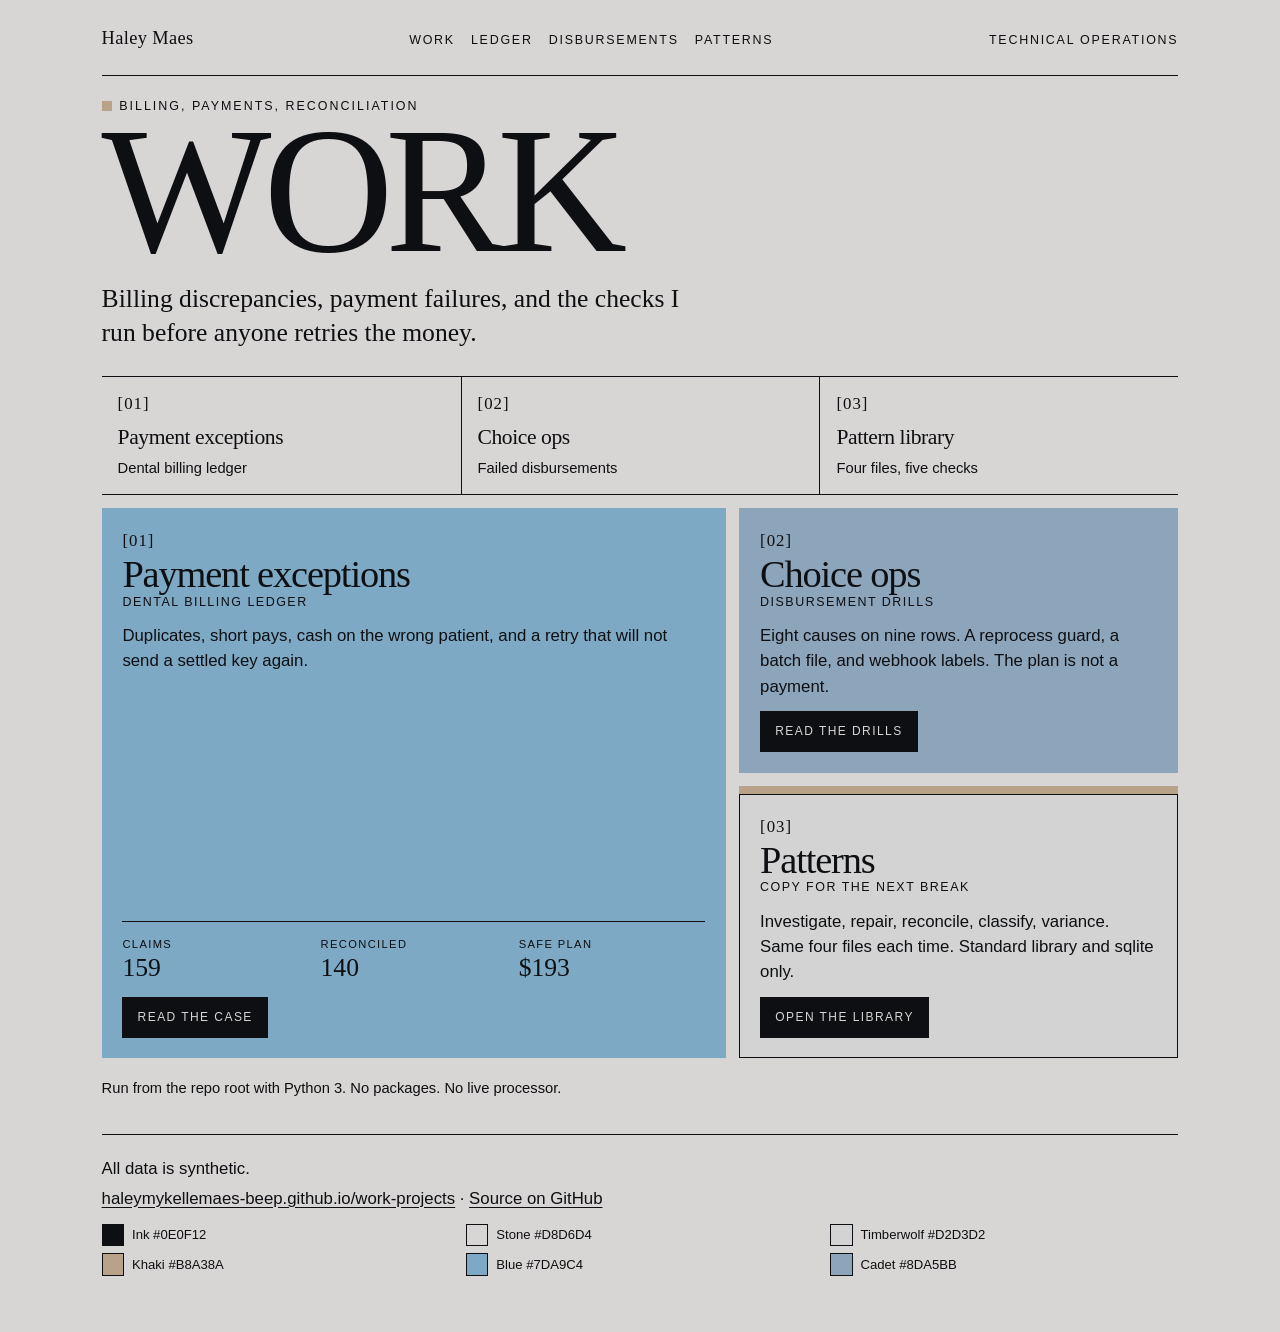
==== index.html @ cdc79447 "Publish the technical-operations drills as a site I can hand someone. The billing week, the disburse" ====
<!DOCTYPE html>
<html lang="en">
<head>
  <meta charset="utf-8">
  <meta name="viewport" content="width=device-width, initial-scale=1">
  <title>Work — Haley Maes</title>
  <meta name="description" content="Technical operations projects by Haley Maes: payment exceptions, disbursement drills, and reusable investigation patterns. All data is synthetic.">
  <link rel="stylesheet" href="styles.css">
</head>
<body>
  <div class="sheet">
    <header class="mast">
      <a class="name" href="index.html">Haley Maes</a>
      <nav aria-label="Sections">
        <a href="index.html">Work</a>
        <a href="payment-exceptions.html">Ledger</a>
        <a href="choice-ops.html">Disbursements</a>
        <a href="patterns.html">Patterns</a>
      </nav>
      <p>Technical operations</p>
    </header>

    <p class="eyebrow"><span class="mark" aria-hidden="true"></span>Billing, payments, reconciliation</p>
    <h1 class="cover">WORK</h1>
    <p class="deck">Billing discrepancies, payment failures, and the checks I run before anyone retries the money.</p>

    <nav class="toc" aria-label="Contents">
      <a href="payment-exceptions.html">
        <span class="idx">[01]</span>
        <strong>Payment exceptions</strong>
        <em>Dental billing ledger</em>
      </a>
      <a href="choice-ops.html">
        <span class="idx">[02]</span>
        <strong>Choice ops</strong>
        <em>Failed disbursements</em>
      </a>
      <a href="patterns.html">
        <span class="idx">[03]</span>
        <strong>Pattern library</strong>
        <em>Four files, five checks</em>
      </a>
    </nav>

    <section class="grid" aria-label="Projects">
      <article class="card feature">
        <header>
          <p class="idx">[01]</p>
          <h2><a href="payment-exceptions.html">Payment exceptions</a></h2>
          <p class="kicker">Dental billing ledger</p>
        </header>
        <p>Duplicates, short pays, cash on the wrong patient, and a retry that will not send a settled key again.</p>
        <div class="push">
          <dl class="stats">
            <div><dt>Claims</dt><dd>159</dd></div>
            <div><dt>Reconciled</dt><dd>140</dd></div>
            <div><dt>Safe plan</dt><dd>$193</dd></div>
          </dl>
          <a class="btn" href="payment-exceptions.html">Read the case</a>
        </div>
      </article>

      <article class="card cadet">
        <header>
          <p class="idx">[02]</p>
          <h2><a href="choice-ops.html">Choice ops</a></h2>
          <p class="kicker">Disbursement drills</p>
        </header>
        <p>Eight causes on nine rows. A reprocess guard, a batch file, and webhook labels. The plan is not a payment.</p>
        <div class="push">
          <a class="btn" href="choice-ops.html">Read the drills</a>
        </div>
      </article>

      <article class="card quiet">
        <header>
          <p class="idx">[03]</p>
          <h2><a href="patterns.html">Patterns</a></h2>
          <p class="kicker">Copy for the next break</p>
        </header>
        <p>Investigate, repair, reconcile, classify, variance. Same four files each time. Standard library and sqlite only.</p>
        <div class="push">
          <a class="btn" href="patterns.html">Open the library</a>
        </div>
      </article>
    </section>

    <p class="note">Run from the repo root with Python 3. No packages. No live processor.</p>

    <footer class="site-foot">
      <p>All data is synthetic.</p>
      <p>
        <a href="https://haleymykellemaes-beep.github.io/work-projects/">haleymykellemaes-beep.github.io/work-projects</a>
        ·
        <a href="https://github.com/haleymykellemaes-beep/work-projects">Source on GitHub</a>
      </p>
      <ul class="swatches" aria-label="Palette">
        <li><span class="chip" style="background:#0E0F12"></span>Ink #0E0F12</li>
        <li><span class="chip" style="background:#D8D6D4"></span>Stone #D8D6D4</li>
        <li><span class="chip" style="background:#D2D3D2"></span>Timberwolf #D2D3D2</li>
        <li><span class="chip" style="background:#B8A38A"></span>Khaki #B8A38A</li>
        <li><span class="chip" style="background:#7DA9C4"></span>Blue #7DA9C4</li>
        <li><span class="chip" style="background:#8DA5BB"></span>Cadet #8DA5BB</li>
      </ul>
    </footer>
  </div>
</body>
</html>
---- styles.css ----
:root {
  --ink: #0E0F12;
  --stone: #D8D6D4;
  --timber: #D2D3D2;
  --khaki: #B8A38A;
  --blue: #7DA9C4;
  --cadet: #8DA5BB;
  --serif: "Iowan Old Style", "Palatino Linotype", Palatino, Georgia, serif;
  --sans: "Avenir Next", "Segoe UI", Helvetica, Arial, sans-serif;
  --mono: "SF Mono", ui-monospace, Menlo, Consolas, monospace;
}

* { box-sizing: border-box; }

html { scroll-behavior: smooth; }

body {
  margin: 0;
  background: var(--stone);
  color: var(--ink);
  font-family: var(--sans);
  font-size: 1.05rem;
  line-height: 1.5;
}

::selection {
  background: var(--khaki);
  color: var(--ink);
}

a { color: inherit; }

a:focus-visible {
  outline: 2px solid var(--ink);
  outline-offset: 3px;
}

.sheet {
  max-width: 1120px;
  margin: 0 auto;
  padding: 1.15rem 1.35rem 3.5rem;
}

.mast {
  display: flex;
  justify-content: space-between;
  align-items: baseline;
  gap: 1rem 1.5rem;
  padding-bottom: 0.8rem;
  border-bottom: 1px solid var(--ink);
  font-size: 0.78rem;
  letter-spacing: 0.14em;
  text-transform: uppercase;
}

.mast .name {
  font-family: var(--serif);
  font-size: 1.15rem;
  letter-spacing: 0.02em;
  text-transform: none;
  text-decoration: none;
}

.mast nav {
  display: flex;
  flex-wrap: wrap;
  gap: 0.35rem 1rem;
}

.mast nav a { text-decoration: none; }

.mast nav a:hover { text-decoration: underline; text-underline-offset: 0.25em; }

.eyebrow {
  margin: 1.35rem 0 0.2rem;
  font-size: 0.78rem;
  letter-spacing: 0.16em;
  text-transform: uppercase;
}

.mark {
  display: inline-block;
  width: 0.65rem;
  height: 0.65rem;
  margin-right: 0.45rem;
  background: var(--khaki);
  vertical-align: -0.05em;
}

.cover {
  margin: 0;
  font-family: var(--serif);
  font-weight: 500;
  font-size: clamp(4.8rem, 16vw, 11.25rem);
  line-height: 0.8;
  letter-spacing: -0.045em;
}

.deck {
  max-width: 38rem;
  margin: 1.15rem 0 0;
  font-family: var(--serif);
  font-size: clamp(1.25rem, 2vw, 1.65rem);
  line-height: 1.35;
}

.toc {
  display: grid;
  grid-template-columns: repeat(3, 1fr);
  margin-top: 1.6rem;
  border-top: 1px solid var(--ink);
  border-bottom: 1px solid var(--ink);
}

.toc a {
  display: block;
  padding: 0.85rem 1rem 0.95rem;
  text-decoration: none;
}

.toc a + a { border-left: 1px solid var(--ink); }

.toc a:hover { background: var(--timber); }

.toc .idx { display: block; margin-bottom: 0.3rem; }

.toc strong {
  display: block;
  font-family: var(--serif);
  font-weight: 500;
  font-size: 1.35rem;
  letter-spacing: -0.02em;
}

.toc em {
  display: block;
  margin-top: 0.2rem;
  font-style: normal;
  font-size: 0.92rem;
}

.idx {
  font-family: var(--serif);
  letter-spacing: 0.06em;
}

.grid {
  display: grid;
  grid-template-columns: 1.35fr 0.95fr;
  gap: 0.85rem;
  margin-top: 0.85rem;
}

.feature { grid-row: span 2; }

.card {
  display: flex;
  flex-direction: column;
  gap: 0.75rem;
  min-height: 16rem;
  padding: 1.25rem 1.3rem 1.3rem;
}

.card h2 {
  margin: 0.15rem 0 0;
  font-family: var(--serif);
  font-weight: 500;
  font-size: clamp(1.8rem, 3vw, 2.7rem);
  line-height: 0.95;
  letter-spacing: -0.03em;
}

.card h2 a { text-decoration: none; }

.card h2 a:hover { text-decoration: underline; text-underline-offset: 0.12em; }

.kicker {
  margin: 0;
  font-size: 0.78rem;
  letter-spacing: 0.12em;
  text-transform: uppercase;
}

.card p { margin: 0; max-width: 36rem; }

.feature { background: var(--blue); }

.cadet { background: var(--cadet); }

.quiet {
  background: var(--timber);
  border-top: 8px solid var(--khaki);
  box-shadow: inset 0 0 0 1px var(--ink);
}

.push { margin-top: auto; display: grid; gap: 1rem; }

.stats {
  display: grid;
  grid-template-columns: repeat(3, 1fr);
  gap: 0.75rem;
  margin: 0;
  padding-top: 0.85rem;
  border-top: 1px solid var(--ink);
}

.stats div { min-width: 0; }

.stats dt {
  margin: 0;
  font-size: 0.7rem;
  letter-spacing: 0.12em;
  text-transform: uppercase;
}

.stats dd {
  margin: 0.15rem 0 0;
  font-family: var(--serif);
  font-size: clamp(1.45rem, 2vw, 2rem);
  line-height: 1;
  font-variant-numeric: tabular-nums lining-nums;
}

.btn {
  display: inline-block;
  width: fit-content;
  padding: 0.72rem 0.95rem;
  background: var(--ink);
  color: var(--stone);
  font-size: 0.75rem;
  letter-spacing: 0.12em;
  text-transform: uppercase;
  text-decoration: none;
}

.btn:hover {
  background: transparent;
  color: var(--ink);
  outline: 1px solid var(--ink);
}

.note {
  margin: 1.15rem 0 0;
  font-size: 0.92rem;
}

.swatches {
  display: grid;
  grid-template-columns: repeat(3, minmax(0, 1fr));
  gap: 0.45rem 1rem;
  margin: 0.8rem 0 0;
  padding: 0;
  list-style: none;
  font-size: 0.82rem;
  font-variant-numeric: tabular-nums;
}

.swatches li { display: flex; align-items: center; gap: 0.5rem; }

.chip {
  width: 1.4rem;
  height: 1.4rem;
  border: 1px solid var(--ink);
  flex: none;
}

.site-foot {
  margin-top: 2.2rem;
  padding-top: 1rem;
  border-top: 1px solid var(--ink);
}

.site-foot p { margin: 0.3rem 0; }

.site-foot a { text-underline-offset: 0.18em; }

.case { padding-top: 0.4rem; }

.question {
  margin: 1.2rem 0 0.8rem;
  padding-left: 1rem;
  border-left: 6px solid var(--blue);
  font-family: var(--serif);
  font-weight: 500;
  font-size: clamp(2rem, 4.4vw, 3.4rem);
  line-height: 1.05;
  letter-spacing: -0.03em;
}

.question.choice { border-left-color: var(--cadet); }

.question.patterns { border-left-color: var(--khaki); }

.lede {
  max-width: 40rem;
  margin: 0 0 1.4rem;
  font-family: var(--serif);
  font-size: 1.28rem;
  line-height: 1.4;
}

.case h2 {
  margin: 1.8rem 0 0.55rem;
  font-family: var(--serif);
  font-weight: 500;
  font-size: 1.7rem;
  letter-spacing: -0.02em;
}

.case p { margin: 0.45rem 0; max-width: 42rem; }

.case ul { margin: 0.4rem 0 0.6rem; padding-left: 1.15rem; max-width: 42rem; }

.case li + li { margin-top: 0.28rem; }

.table-wrap { overflow-x: auto; margin: 0.4rem 0 0.8rem; }

table {
  width: 100%;
  border-collapse: collapse;
  font-variant-numeric: tabular-nums lining-nums;
  font-size: 0.98rem;
}

th, td {
  padding: 0.48rem 0.7rem 0.48rem 0;
  text-align: left;
  vertical-align: top;
  border-bottom: 1px solid var(--ink);
}

th {
  font-size: 0.72rem;
  font-weight: 600;
  letter-spacing: 0.12em;
  text-transform: uppercase;
}

td.num, th.num { text-align: right; padding-right: 0.4rem; }

pre {
  margin: 0.6rem 0 0.4rem;
  padding: 1rem 1.1rem;
  overflow-x: auto;
  background: var(--ink);
  color: var(--stone);
  font-family: var(--mono);
  font-size: 0.88rem;
  line-height: 1.55;
}

code { font-family: var(--mono); font-size: 0.92em; }

.pager {
  display: flex;
  flex-wrap: wrap;
  gap: 0.6rem 1.4rem;
  margin-top: 2.2rem;
  padding-top: 0.9rem;
  border-top: 1px solid var(--ink);
}

.pager a {
  font-family: var(--serif);
  font-size: 1.25rem;
  text-underline-offset: 0.15em;
}

.pattern {
  padding-top: 0.3rem;
  margin-top: 1.3rem;
  border-top: 1px solid var(--ink);
}

.pattern h3 {
  margin: 0.85rem 0 0.25rem;
  font-family: var(--serif);
  font-weight: 500;
  font-size: 1.55rem;
}

@media (max-width: 800px) {
  .sheet { padding: 0.9rem 0.9rem 2.5rem; }

  .mast { align-items: flex-start; flex-direction: column; gap: 0.45rem; }

  .toc, .grid, .swatches { grid-template-columns: 1fr; }

  .toc a + a { border-left: 0; border-top: 1px solid var(--ink); }

  .feature { grid-row: auto; }

  .card { min-height: 0; }

  .stats { grid-template-columns: repeat(3, minmax(0, 1fr)); }

  .question { font-size: 2rem; }
}

@media (max-width: 520px) {
  .stats { grid-template-columns: 1fr; }
}
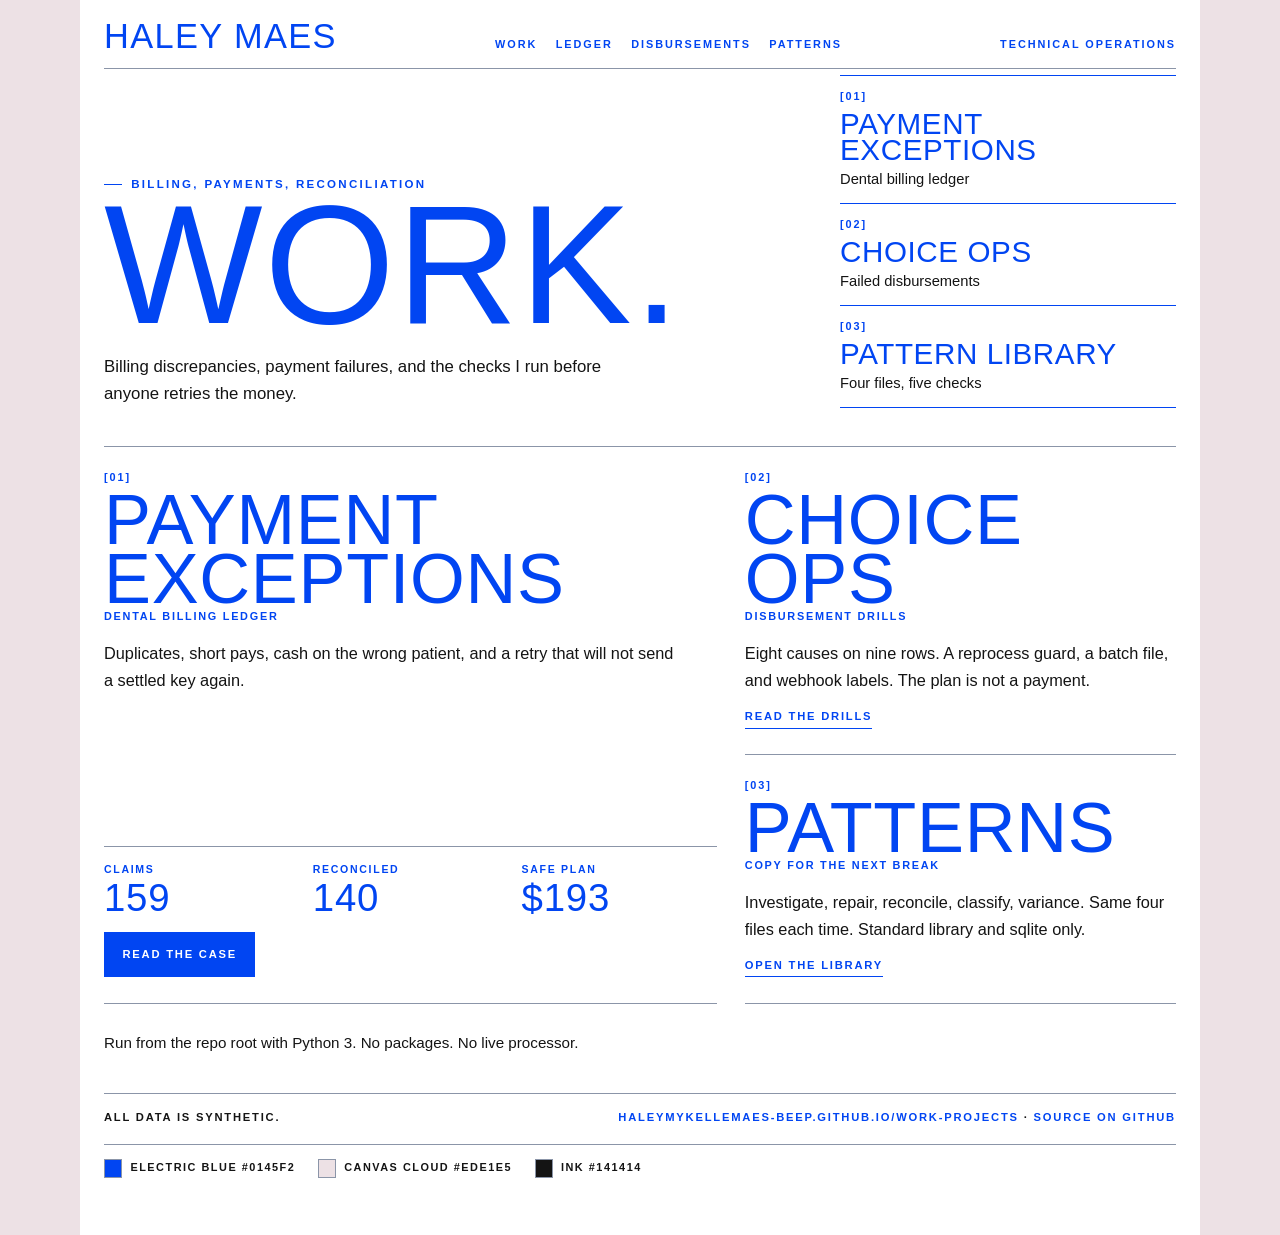
==== commit 5b790002: "Restyle the site as the electric-blue poster so the pages read in that theme instead of stone and kh" ====
--- a/index.html
+++ b/index.html
@@ -20,11 +20,14 @@
       <p>Technical operations</p>
     </header>
 
-    <p class="eyebrow"><span class="mark" aria-hidden="true"></span>Billing, payments, reconciliation</p>
-    <h1 class="cover">WORK</h1>
-    <p class="deck">Billing discrepancies, payment failures, and the checks I run before anyone retries the money.</p>
+    <div class="hero">
+      <div>
+        <p class="eyebrow"><span class="mark" aria-hidden="true"></span>Billing, payments, reconciliation</p>
+        <h1 class="cover">Work.</h1>
+        <p class="deck">Billing discrepancies, payment failures, and the checks I run before anyone retries the money.</p>
+      </div>
 
-    <nav class="toc" aria-label="Contents">
+      <nav class="toc" aria-label="Contents">
       <a href="payment-exceptions.html">
         <span class="idx">[01]</span>
         <strong>Payment exceptions</strong>
@@ -40,7 +43,8 @@
         <strong>Pattern library</strong>
         <em>Four files, five checks</em>
       </a>
-    </nav>
+      </nav>
+    </div>
 
     <section class="grid" aria-label="Projects">
       <article class="card feature">
@@ -56,11 +60,11 @@
             <div><dt>Reconciled</dt><dd>140</dd></div>
             <div><dt>Safe plan</dt><dd>$193</dd></div>
           </dl>
-          <a class="btn" href="payment-exceptions.html">Read the case</a>
+          <a class="btn primary" href="payment-exceptions.html">Read the case</a>
         </div>
       </article>
 
-      <article class="card cadet">
+      <article class="card">
         <header>
           <p class="idx">[02]</p>
           <h2><a href="choice-ops.html">Choice ops</a></h2>
@@ -72,7 +76,7 @@
         </div>
       </article>
 
-      <article class="card quiet">
+      <article class="card">
         <header>
           <p class="idx">[03]</p>
           <h2><a href="patterns.html">Patterns</a></h2>
@@ -94,15 +98,12 @@
         ·
         <a href="https://github.com/haleymykellemaes-beep/work-projects">Source on GitHub</a>
       </p>
-      <ul class="swatches" aria-label="Palette">
-        <li><span class="chip" style="background:#0E0F12"></span>Ink #0E0F12</li>
-        <li><span class="chip" style="background:#D8D6D4"></span>Stone #D8D6D4</li>
-        <li><span class="chip" style="background:#D2D3D2"></span>Timberwolf #D2D3D2</li>
-        <li><span class="chip" style="background:#B8A38A"></span>Khaki #B8A38A</li>
-        <li><span class="chip" style="background:#7DA9C4"></span>Blue #7DA9C4</li>
-        <li><span class="chip" style="background:#8DA5BB"></span>Cadet #8DA5BB</li>
-      </ul>
     </footer>
+    <ul class="swatches" aria-label="Palette">
+      <li><span class="chip" style="background:#0145F2"></span>Electric blue #0145F2</li>
+      <li><span class="chip" style="background:#EDE1E5"></span>Canvas cloud #EDE1E5</li>
+      <li><span class="chip" style="background:#141414"></span>Ink #141414</li>
+    </ul>
   </div>
 </body>
 </html>
--- a/styles.css
+++ b/styles.css
@@ -1,11 +1,10 @@
 :root {
-  --ink: #0E0F12;
-  --stone: #D8D6D4;
-  --timber: #D2D3D2;
-  --khaki: #B8A38A;
-  --blue: #7DA9C4;
-  --cadet: #8DA5BB;
-  --serif: "Iowan Old Style", "Palatino Linotype", Palatino, Georgia, serif;
+  --blue: #0145F2;
+  --canvas: #EDE1E5;
+  --ink: #141414;
+  --paper: #ffffff;
+  --rule: #8B95A8;
+  --display: Impact, Haettenschweiler, "Arial Narrow", "Arial Black", sans-serif;
   --sans: "Avenir Next", "Segoe UI", Helvetica, Arial, sans-serif;
   --mono: "SF Mono", ui-monospace, Menlo, Consolas, monospace;
 }
@@ -16,304 +15,401 @@
 
 body {
   margin: 0;
-  background: var(--stone);
+  background: var(--canvas);
   color: var(--ink);
   font-family: var(--sans);
-  font-size: 1.05rem;
-  line-height: 1.5;
+  font-size: 1.02rem;
+  line-height: 1.65;
 }
 
 ::selection {
-  background: var(--khaki);
-  color: var(--ink);
-}
-
-a { color: inherit; }
+  background: var(--blue);
+  color: var(--paper);
+}
+
+a {
+  color: var(--blue);
+  text-underline-offset: 0.18em;
+}
+
+a:hover { text-decoration-thickness: 2px; }
 
 a:focus-visible {
-  outline: 2px solid var(--ink);
+  outline: 2px solid var(--blue);
   outline-offset: 3px;
 }
 
 .sheet {
+  container-type: inline-size;
   max-width: 1120px;
   margin: 0 auto;
-  padding: 1.15rem 1.35rem 3.5rem;
+  padding: 1.4rem 1.5rem 3.6rem;
+  background: var(--paper);
+  min-height: 100vh;
 }
 
 .mast {
   display: flex;
   justify-content: space-between;
   align-items: baseline;
-  gap: 1rem 1.5rem;
-  padding-bottom: 0.8rem;
-  border-bottom: 1px solid var(--ink);
-  font-size: 0.78rem;
-  letter-spacing: 0.14em;
-  text-transform: uppercase;
+  gap: 1rem 1.75rem;
+  padding-bottom: 0.85rem;
+  border-bottom: 1px solid var(--rule);
 }
 
 .mast .name {
-  font-family: var(--serif);
-  font-size: 1.15rem;
-  letter-spacing: 0.02em;
-  text-transform: none;
+  font-family: var(--display);
+  font-size: clamp(1.6rem, 3vw, 2.15rem);
+  font-weight: 400;
+  letter-spacing: 0.04em;
+  line-height: 0.85;
+  text-transform: uppercase;
   text-decoration: none;
+  color: var(--blue);
 }
 
 .mast nav {
   display: flex;
   flex-wrap: wrap;
-  gap: 0.35rem 1rem;
-}
-
-.mast nav a { text-decoration: none; }
-
-.mast nav a:hover { text-decoration: underline; text-underline-offset: 0.25em; }
+  gap: 0.35rem 1.15rem;
+}
+
+.mast nav a {
+  font-size: 0.68rem;
+  font-weight: 650;
+  letter-spacing: 0.18em;
+  text-transform: uppercase;
+  text-decoration: none;
+}
+
+.mast nav a:hover { text-decoration: underline; }
+
+.mast p {
+  margin: 0;
+  max-width: 14rem;
+  font-size: 0.68rem;
+  font-weight: 650;
+  letter-spacing: 0.18em;
+  line-height: 1.45;
+  text-align: right;
+  text-transform: uppercase;
+  color: var(--blue);
+}
 
 .eyebrow {
-  margin: 1.35rem 0 0.2rem;
-  font-size: 0.78rem;
-  letter-spacing: 0.16em;
-  text-transform: uppercase;
+  margin: 1.5rem 0 0.35rem;
+  font-size: 0.72rem;
+  font-weight: 650;
+  letter-spacing: 0.2em;
+  text-transform: uppercase;
+  color: var(--blue);
 }
 
 .mark {
   display: inline-block;
-  width: 0.65rem;
-  height: 0.65rem;
-  margin-right: 0.45rem;
-  background: var(--khaki);
-  vertical-align: -0.05em;
+  width: 1.15rem;
+  height: 1px;
+  margin-right: 0.55rem;
+  background: var(--blue);
+  vertical-align: 0.28em;
+}
+
+.hero {
+  display: grid;
+  grid-template-columns: minmax(0, 1.45fr) minmax(12rem, 0.7fr);
+  gap: 1.5rem 2.5rem;
+  align-items: end;
+  margin-top: 0.4rem;
 }
 
 .cover {
   margin: 0;
-  font-family: var(--serif);
-  font-weight: 500;
-  font-size: clamp(4.8rem, 16vw, 11.25rem);
-  line-height: 0.8;
-  letter-spacing: -0.045em;
+  max-width: 100%;
+  font-family: var(--display);
+  font-weight: 400;
+  font-size: clamp(4.8rem, 20cqi, 10.5rem);
+  line-height: 0.78;
+  letter-spacing: 0.01em;
+  text-transform: uppercase;
+  color: var(--blue);
+  overflow-wrap: break-word;
 }
 
 .deck {
-  max-width: 38rem;
-  margin: 1.15rem 0 0;
-  font-family: var(--serif);
-  font-size: clamp(1.25rem, 2vw, 1.65rem);
-  line-height: 1.35;
+  max-width: 34rem;
+  margin: 1.35rem 0 0;
+  font-size: 1.05rem;
+  line-height: 1.65;
 }
 
 .toc {
-  display: grid;
-  grid-template-columns: repeat(3, 1fr);
-  margin-top: 1.6rem;
-  border-top: 1px solid var(--ink);
-  border-bottom: 1px solid var(--ink);
+  display: flex;
+  flex-direction: column;
+  margin: 0;
+  padding: 0;
+  border: 0;
 }
 
 .toc a {
   display: block;
-  padding: 0.85rem 1rem 0.95rem;
+  padding: 0.72rem 0 0.85rem;
+  border-top: 1px solid var(--blue);
   text-decoration: none;
 }
 
-.toc a + a { border-left: 1px solid var(--ink); }
-
-.toc a:hover { background: var(--timber); }
-
-.toc .idx { display: block; margin-bottom: 0.3rem; }
+.toc a:last-child { border-bottom: 1px solid var(--blue); }
+
+.toc a:hover { background: var(--canvas); }
+
+.toc .idx {
+  display: block;
+  margin-bottom: 0.35rem;
+}
 
 .toc strong {
   display: block;
-  font-family: var(--serif);
-  font-weight: 500;
-  font-size: 1.35rem;
-  letter-spacing: -0.02em;
+  font-family: var(--display);
+  font-weight: 400;
+  font-size: clamp(1.35rem, 2.4vw, 1.85rem);
+  line-height: 0.88;
+  letter-spacing: 0.02em;
+  text-transform: uppercase;
+  color: var(--blue);
 }
 
 .toc em {
   display: block;
-  margin-top: 0.2rem;
+  margin-top: 0.35rem;
   font-style: normal;
   font-size: 0.92rem;
+  line-height: 1.4;
+  color: var(--ink);
 }
 
 .idx {
-  font-family: var(--serif);
-  letter-spacing: 0.06em;
+  font-size: 0.68rem;
+  font-weight: 650;
+  letter-spacing: 0.18em;
+  text-transform: uppercase;
+  color: var(--blue);
 }
 
 .grid {
   display: grid;
   grid-template-columns: 1.35fr 0.95fr;
+  gap: 0 1.75rem;
+  margin-top: 2.4rem;
+  border-top: 1px solid var(--rule);
+}
+
+.feature { grid-row: span 2; }
+
+.card {
+  display: flex;
+  flex-direction: column;
   gap: 0.85rem;
-  margin-top: 0.85rem;
-}
-
-.feature { grid-row: span 2; }
-
-.card {
-  display: flex;
-  flex-direction: column;
-  gap: 0.75rem;
-  min-height: 16rem;
-  padding: 1.25rem 1.3rem 1.3rem;
+  min-height: 0;
+  padding: 1.35rem 0 1.6rem;
+  background: transparent;
+  border-bottom: 1px solid var(--rule);
 }
 
 .card h2 {
-  margin: 0.15rem 0 0;
-  font-family: var(--serif);
-  font-weight: 500;
-  font-size: clamp(1.8rem, 3vw, 2.7rem);
-  line-height: 0.95;
-  letter-spacing: -0.03em;
-}
-
-.card h2 a { text-decoration: none; }
-
-.card h2 a:hover { text-decoration: underline; text-underline-offset: 0.12em; }
+  margin: 0.2rem 0 0;
+  max-width: 100%;
+  font-family: var(--display);
+  font-weight: 400;
+  font-size: clamp(2.4rem, 8cqi, 4.4rem);
+  line-height: 0.84;
+  letter-spacing: 0.01em;
+  text-transform: uppercase;
+  overflow-wrap: break-word;
+}
+
+.card h2 a {
+  color: var(--blue);
+  text-decoration: none;
+}
+
+.card h2 a:hover { text-decoration: underline; text-underline-offset: 0.08em; }
 
 .kicker {
-  margin: 0;
-  font-size: 0.78rem;
-  letter-spacing: 0.12em;
-  text-transform: uppercase;
+  margin: 0.35rem 0 0;
+  font-size: 0.68rem;
+  font-weight: 650;
+  letter-spacing: 0.16em;
+  text-transform: uppercase;
+  color: var(--blue);
 }
 
 .card p { margin: 0; max-width: 36rem; }
 
-.feature { background: var(--blue); }
-
-.cadet { background: var(--cadet); }
-
-.quiet {
-  background: var(--timber);
-  border-top: 8px solid var(--khaki);
-  box-shadow: inset 0 0 0 1px var(--ink);
-}
-
-.push { margin-top: auto; display: grid; gap: 1rem; }
+.push {
+  margin-top: auto;
+  display: grid;
+  gap: 1.1rem;
+}
 
 .stats {
   display: grid;
-  grid-template-columns: repeat(3, 1fr);
-  gap: 0.75rem;
+  grid-template-columns: repeat(3, minmax(0, 1fr));
+  gap: 0.85rem;
   margin: 0;
   padding-top: 0.85rem;
-  border-top: 1px solid var(--ink);
+  border-top: 1px solid var(--rule);
 }
 
 .stats div { min-width: 0; }
 
 .stats dt {
   margin: 0;
-  font-size: 0.7rem;
-  letter-spacing: 0.12em;
-  text-transform: uppercase;
+  font-size: 0.66rem;
+  font-weight: 650;
+  letter-spacing: 0.16em;
+  text-transform: uppercase;
+  color: var(--blue);
 }
 
 .stats dd {
-  margin: 0.15rem 0 0;
-  font-family: var(--serif);
-  font-size: clamp(1.45rem, 2vw, 2rem);
-  line-height: 1;
+  margin: 0.2rem 0 0;
+  font-family: var(--display);
+  font-size: clamp(1.7rem, 3vw, 2.4rem);
+  line-height: 0.85;
+  letter-spacing: 0.02em;
+  color: var(--blue);
   font-variant-numeric: tabular-nums lining-nums;
 }
 
 .btn {
   display: inline-block;
   width: fit-content;
-  padding: 0.72rem 0.95rem;
+  padding: 0 0 0.12rem;
+  background: transparent;
+  color: var(--blue);
+  font-size: 0.7rem;
+  font-weight: 650;
+  letter-spacing: 0.16em;
+  text-transform: uppercase;
+  text-decoration: none;
+  border-bottom: 1px solid var(--blue);
+}
+
+.btn:hover { text-decoration: none; border-bottom-width: 2px; }
+
+.btn.primary {
+  padding: 0.85rem 1.15rem;
+  background: var(--blue);
+  color: var(--paper);
+  border: 0;
+}
+
+.btn.primary:hover {
   background: var(--ink);
-  color: var(--stone);
-  font-size: 0.75rem;
-  letter-spacing: 0.12em;
-  text-transform: uppercase;
-  text-decoration: none;
-}
-
-.btn:hover {
-  background: transparent;
-  color: var(--ink);
-  outline: 1px solid var(--ink);
+  color: var(--paper);
 }
 
 .note {
-  margin: 1.15rem 0 0;
-  font-size: 0.92rem;
+  margin: 1.6rem 0 0;
+  max-width: 40rem;
+  font-size: 0.95rem;
 }
 
 .swatches {
-  display: grid;
-  grid-template-columns: repeat(3, minmax(0, 1fr));
-  gap: 0.45rem 1rem;
-  margin: 0.8rem 0 0;
+  display: flex;
+  flex-wrap: wrap;
+  gap: 0.55rem 1.4rem;
+  margin: 1.1rem 0 0;
+  padding: 0.9rem 0 0;
+  border-top: 1px solid var(--rule);
+  list-style: none;
+  font-size: 0.68rem;
+  font-weight: 650;
+  letter-spacing: 0.14em;
+  text-transform: uppercase;
+  font-variant-numeric: tabular-nums;
+}
+
+.swatches li {
+  display: flex;
+  align-items: center;
+  gap: 0.5rem;
+}
+
+.chip {
+  width: 1.15rem;
+  height: 1.15rem;
+  border: 1px solid var(--rule);
+  flex: none;
+}
+
+.site-foot {
+  display: flex;
+  justify-content: space-between;
+  align-items: baseline;
+  gap: 1rem 2rem;
+  margin-top: 2.4rem;
+  padding-top: 0.85rem;
+  border-top: 1px solid var(--rule);
+  font-size: 0.7rem;
+  font-weight: 650;
+  letter-spacing: 0.16em;
+  text-transform: uppercase;
+}
+
+.site-foot p { margin: 0; }
+
+.site-foot a { text-decoration: none; }
+
+.site-foot a:hover { text-decoration: underline; }
+
+.case { padding-top: 0.2rem; }
+
+.question {
+  margin: 0.35rem 0 1.35rem;
   padding: 0;
-  list-style: none;
-  font-size: 0.82rem;
-  font-variant-numeric: tabular-nums;
-}
-
-.swatches li { display: flex; align-items: center; gap: 0.5rem; }
-
-.chip {
-  width: 1.4rem;
-  height: 1.4rem;
-  border: 1px solid var(--ink);
-  flex: none;
-}
-
-.site-foot {
-  margin-top: 2.2rem;
-  padding-top: 1rem;
-  border-top: 1px solid var(--ink);
-}
-
-.site-foot p { margin: 0.3rem 0; }
-
-.site-foot a { text-underline-offset: 0.18em; }
-
-.case { padding-top: 0.4rem; }
-
-.question {
-  margin: 1.2rem 0 0.8rem;
-  padding-left: 1rem;
-  border-left: 6px solid var(--blue);
-  font-family: var(--serif);
-  font-weight: 500;
-  font-size: clamp(2rem, 4.4vw, 3.4rem);
-  line-height: 1.05;
-  letter-spacing: -0.03em;
-}
-
-.question.choice { border-left-color: var(--cadet); }
-
-.question.patterns { border-left-color: var(--khaki); }
+  border: 0;
+  max-width: 100%;
+  font-family: var(--display);
+  font-weight: 400;
+  font-size: clamp(2.5rem, 8.2cqi, 5.15rem);
+  line-height: 0.86;
+  letter-spacing: 0.01em;
+  text-transform: uppercase;
+  color: var(--blue);
+  overflow-wrap: break-word;
+}
 
 .lede {
+  max-width: 38rem;
+  margin: 0 0 1.6rem;
+  font-size: 1.08rem;
+  line-height: 1.65;
+}
+
+.case h2 {
+  margin: 2.1rem 0 0.7rem;
+  padding-top: 0.85rem;
+  border-top: 1px solid var(--rule);
+  font-family: var(--display);
+  font-weight: 400;
+  font-size: clamp(1.7rem, 4cqi, 2.5rem);
+  line-height: 0.88;
+  letter-spacing: 0.02em;
+  text-transform: uppercase;
+  color: var(--blue);
+}
+
+.case p { margin: 0.55rem 0; max-width: 40rem; }
+
+.case ul {
+  margin: 0.45rem 0 0.7rem;
+  padding-left: 1.15rem;
   max-width: 40rem;
-  margin: 0 0 1.4rem;
-  font-family: var(--serif);
-  font-size: 1.28rem;
-  line-height: 1.4;
-}
-
-.case h2 {
-  margin: 1.8rem 0 0.55rem;
-  font-family: var(--serif);
-  font-weight: 500;
-  font-size: 1.7rem;
-  letter-spacing: -0.02em;
-}
-
-.case p { margin: 0.45rem 0; max-width: 42rem; }
-
-.case ul { margin: 0.4rem 0 0.6rem; padding-left: 1.15rem; max-width: 42rem; }
-
-.case li + li { margin-top: 0.28rem; }
-
-.table-wrap { overflow-x: auto; margin: 0.4rem 0 0.8rem; }
+}
+
+.case li + li { margin-top: 0.35rem; }
+
+.table-wrap { overflow-x: auto; margin: 0.55rem 0 0.9rem; }
 
 table {
   width: 100%;
@@ -323,30 +419,33 @@
 }
 
 th, td {
-  padding: 0.48rem 0.7rem 0.48rem 0;
+  padding: 0.55rem 0.85rem 0.55rem 0;
   text-align: left;
   vertical-align: top;
-  border-bottom: 1px solid var(--ink);
+  border-bottom: 1px solid var(--rule);
 }
 
 th {
-  font-size: 0.72rem;
-  font-weight: 600;
-  letter-spacing: 0.12em;
-  text-transform: uppercase;
-}
-
-td.num, th.num { text-align: right; padding-right: 0.4rem; }
+  font-size: 0.66rem;
+  font-weight: 650;
+  letter-spacing: 0.16em;
+  text-transform: uppercase;
+  color: var(--blue);
+}
+
+td.num, th.num { text-align: right; padding-right: 0.35rem; }
 
 pre {
-  margin: 0.6rem 0 0.4rem;
-  padding: 1rem 1.1rem;
+  margin: 0.7rem 0 0.45rem;
+  padding: 0.95rem 1.05rem;
   overflow-x: auto;
-  background: var(--ink);
-  color: var(--stone);
+  background: var(--canvas);
+  color: var(--ink);
+  border-top: 1px solid var(--blue);
+  border-bottom: 1px solid var(--blue);
   font-family: var(--mono);
-  font-size: 0.88rem;
-  line-height: 1.55;
+  font-size: 0.86rem;
+  line-height: 1.6;
 }
 
 code { font-family: var(--mono); font-size: 0.92em; }
@@ -354,49 +453,68 @@
 .pager {
   display: flex;
   flex-wrap: wrap;
-  gap: 0.6rem 1.4rem;
-  margin-top: 2.2rem;
+  gap: 0.75rem 1.6rem;
+  margin-top: 2.4rem;
   padding-top: 0.9rem;
-  border-top: 1px solid var(--ink);
+  border-top: 1px solid var(--rule);
 }
 
 .pager a {
-  font-family: var(--serif);
-  font-size: 1.25rem;
-  text-underline-offset: 0.15em;
-}
+  font-family: var(--display);
+  font-size: clamp(1.15rem, 2.5vw, 1.55rem);
+  line-height: 0.9;
+  letter-spacing: 0.03em;
+  text-transform: uppercase;
+  text-decoration: none;
+}
+
+.pager a:hover { text-decoration: underline; text-underline-offset: 0.12em; }
 
 .pattern {
-  padding-top: 0.3rem;
-  margin-top: 1.3rem;
-  border-top: 1px solid var(--ink);
+  padding-top: 0.15rem;
+  margin-top: 1.5rem;
+  border-top: 1px solid var(--rule);
 }
 
 .pattern h3 {
-  margin: 0.85rem 0 0.25rem;
-  font-family: var(--serif);
-  font-weight: 500;
-  font-size: 1.55rem;
+  margin: 0.45rem 0 0.35rem;
+  font-family: var(--display);
+  font-weight: 400;
+  font-size: clamp(1.8rem, 4cqi, 2.6rem);
+  line-height: 0.88;
+  letter-spacing: 0.02em;
+  text-transform: uppercase;
+  color: var(--blue);
 }
 
 @media (max-width: 800px) {
-  .sheet { padding: 0.9rem 0.9rem 2.5rem; }
-
-  .mast { align-items: flex-start; flex-direction: column; gap: 0.45rem; }
-
-  .toc, .grid, .swatches { grid-template-columns: 1fr; }
-
-  .toc a + a { border-left: 0; border-top: 1px solid var(--ink); }
+  .sheet { padding: 1rem 1rem 2.6rem; }
+
+  .mast {
+    align-items: flex-start;
+    flex-direction: column;
+    gap: 0.7rem;
+  }
+
+  .mast p { text-align: left; }
+
+  .hero, .grid { grid-template-columns: 1fr; }
 
   .feature { grid-row: auto; }
-
-  .card { min-height: 0; }
-
-  .stats { grid-template-columns: repeat(3, minmax(0, 1fr)); }
-
-  .question { font-size: 2rem; }
-}
-
-@media (max-width: 520px) {
+}
+
+@media (max-width: 700px) {
+  .cover { font-size: clamp(3.5rem, 22cqi, 4.6rem); }
+
+  .question { font-size: clamp(1.85rem, 11cqi, 2.55rem); }
+
+  .card h2 { font-size: clamp(2rem, 12cqi, 2.8rem); }
+
   .stats { grid-template-columns: 1fr; }
-}
+
+  .site-foot {
+    flex-direction: column;
+    align-items: flex-start;
+    gap: 0.45rem;
+  }
+}
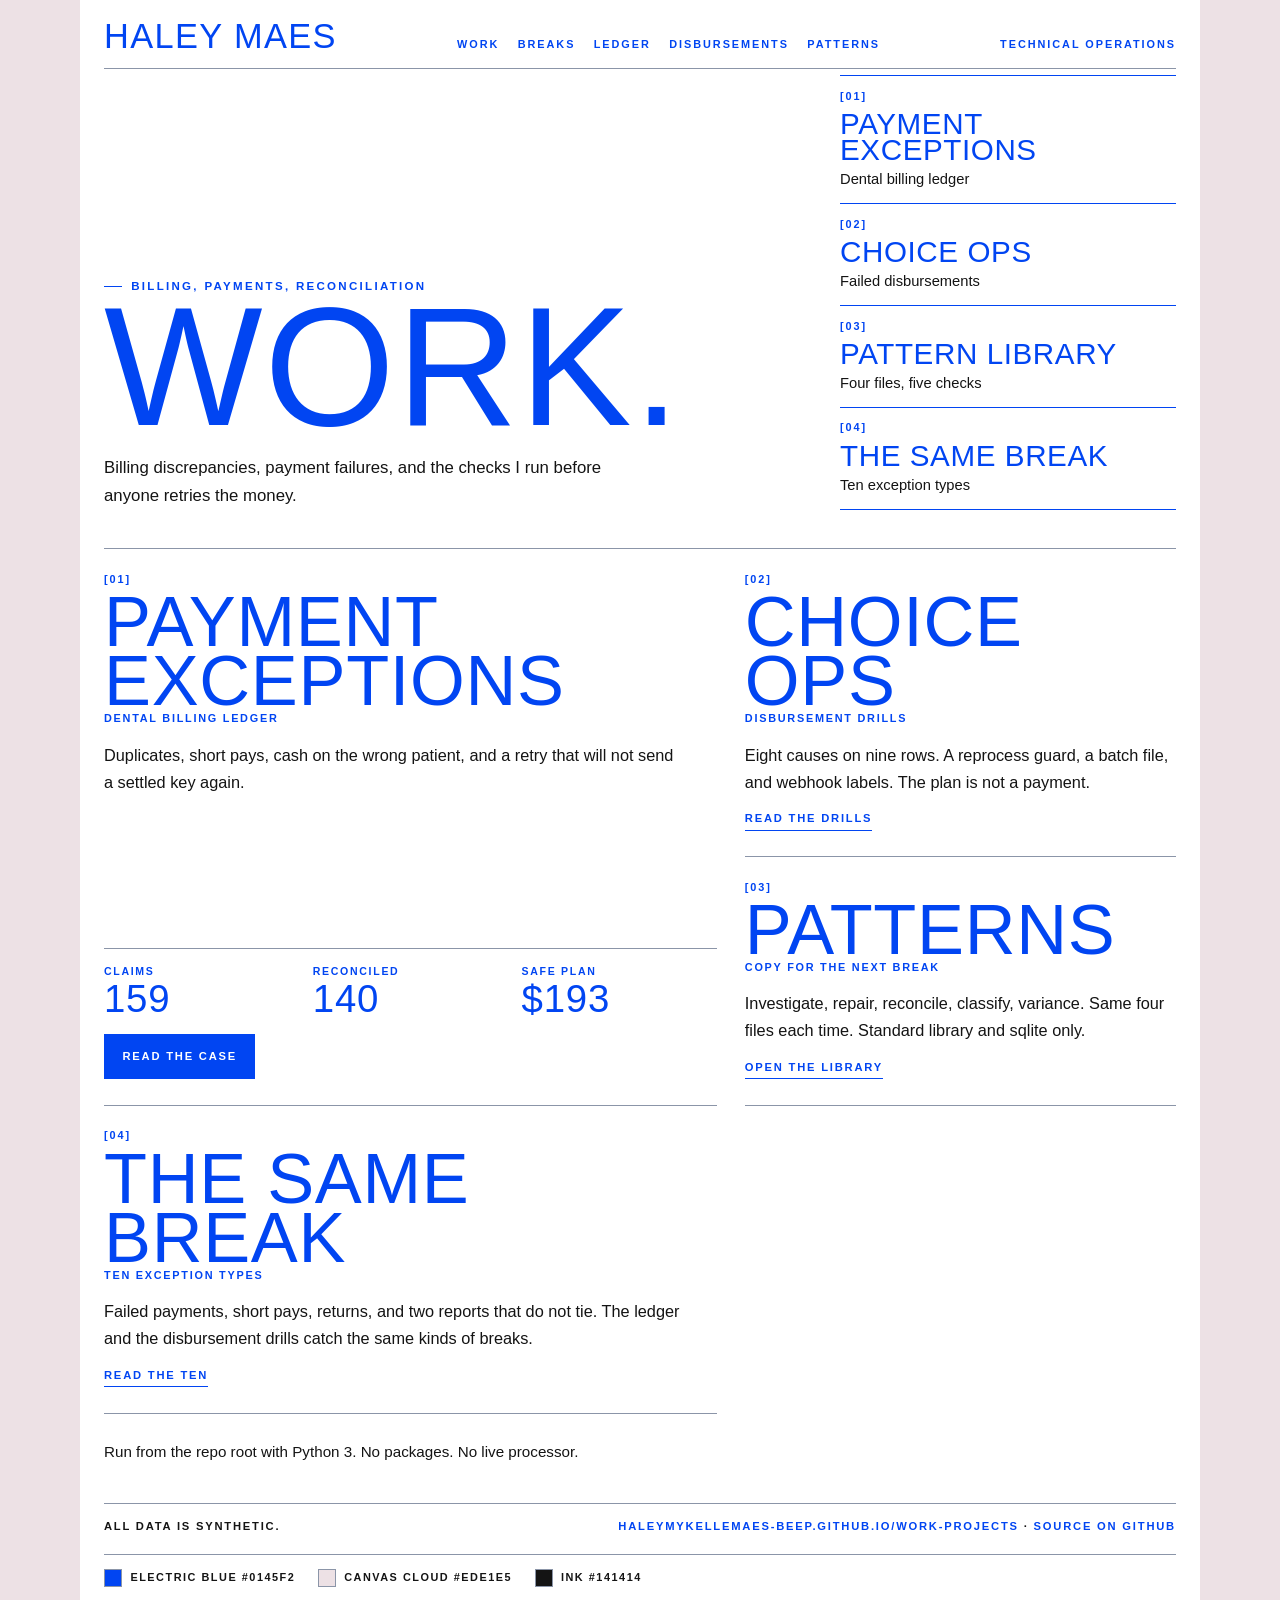
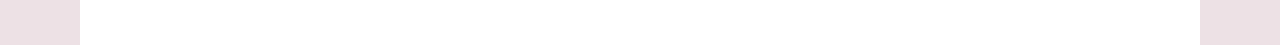
==== commit d55f2df9: "Add a public page for the exception types these projects are for." ====
--- a/index.html
+++ b/index.html
@@ -13,6 +13,7 @@
       <a class="name" href="index.html">Haley Maes</a>
       <nav aria-label="Sections">
         <a href="index.html">Work</a>
+        <a href="problems.html">Breaks</a>
         <a href="payment-exceptions.html">Ledger</a>
         <a href="choice-ops.html">Disbursements</a>
         <a href="patterns.html">Patterns</a>
@@ -42,6 +43,11 @@
         <span class="idx">[03]</span>
         <strong>Pattern library</strong>
         <em>Four files, five checks</em>
+      </a>
+      <a href="problems.html">
+        <span class="idx">[04]</span>
+        <strong>The same break</strong>
+        <em>Ten exception types</em>
       </a>
       </nav>
     </div>
@@ -87,6 +93,18 @@
           <a class="btn" href="patterns.html">Open the library</a>
         </div>
       </article>
+
+      <article class="card">
+        <header>
+          <p class="idx">[04]</p>
+          <h2><a href="problems.html">The same break</a></h2>
+          <p class="kicker">Ten exception types</p>
+        </header>
+        <p>Failed payments, short pays, returns, and two reports that do not tie. The ledger and the disbursement drills catch the same kinds of breaks.</p>
+        <div class="push">
+          <a class="btn" href="problems.html">Read the ten</a>
+        </div>
+      </article>
     </section>
 
     <p class="note">Run from the repo root with Python 3. No packages. No live processor.</p>
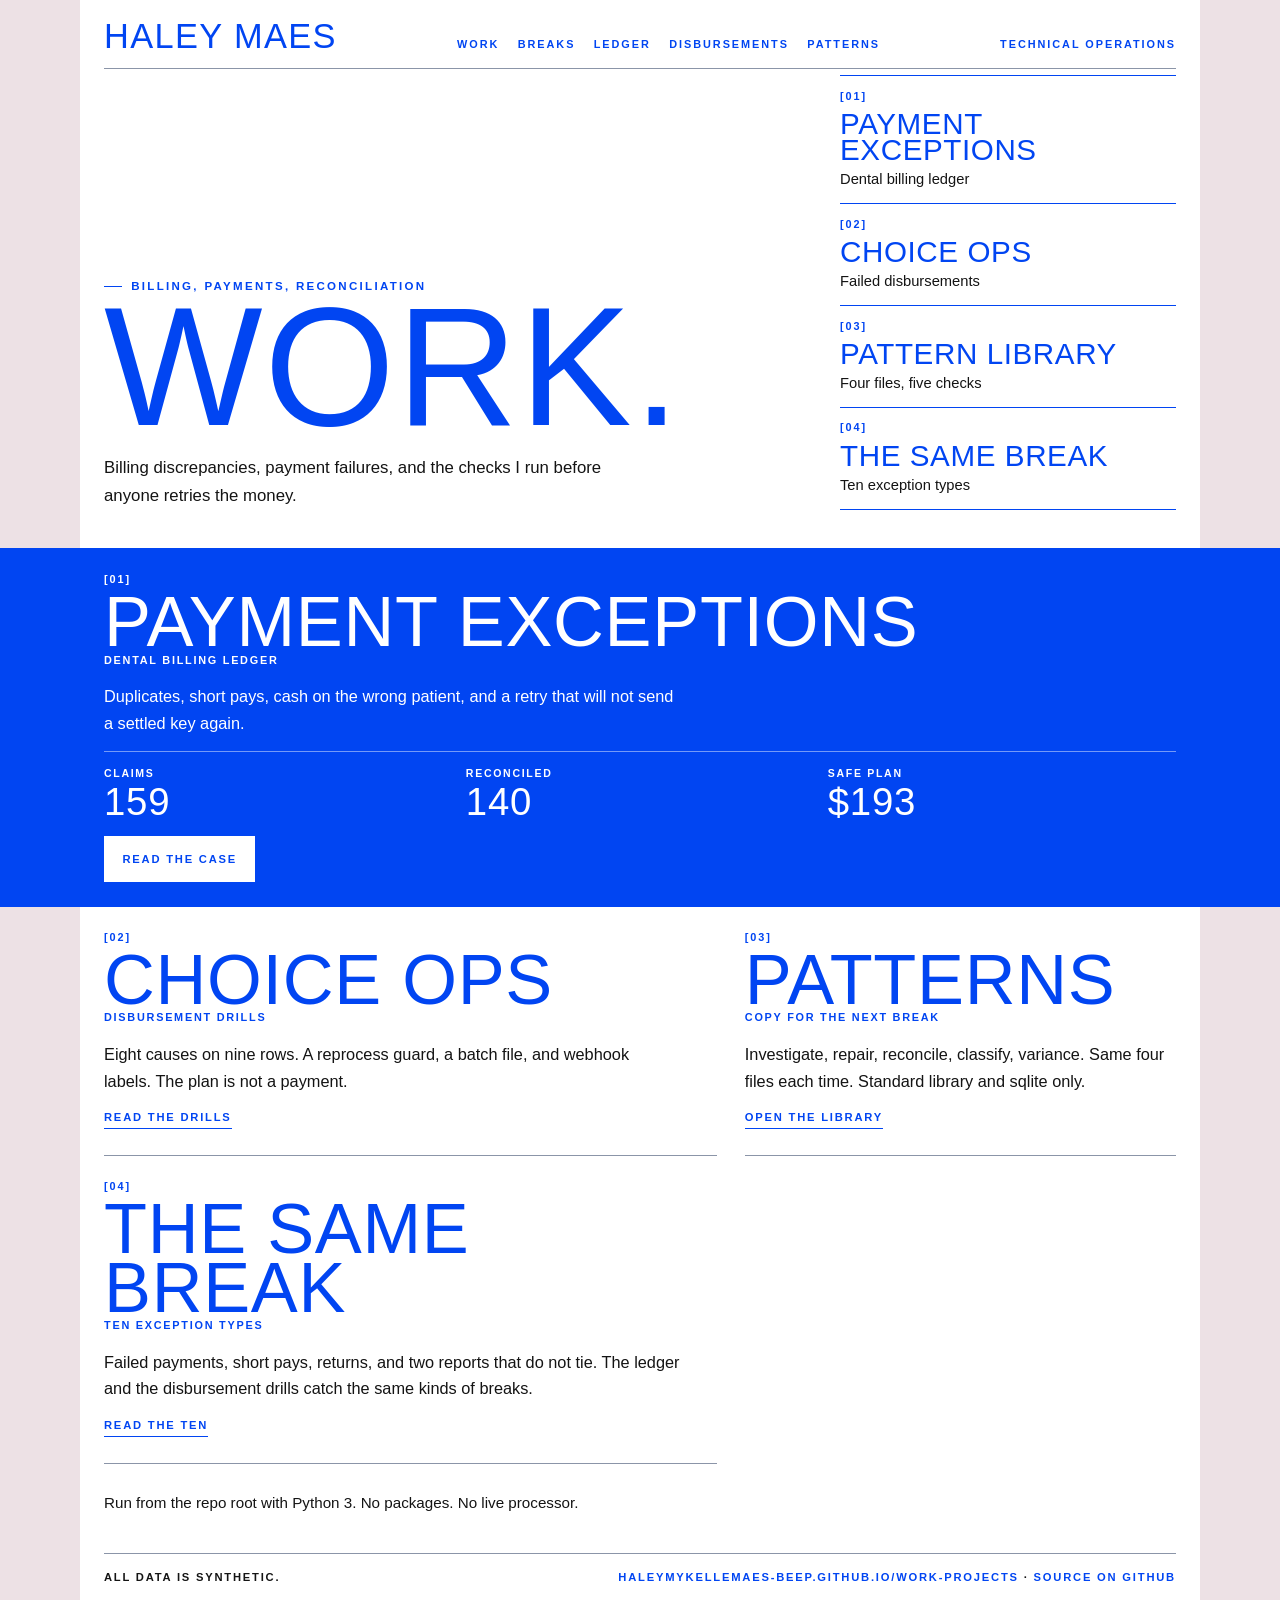
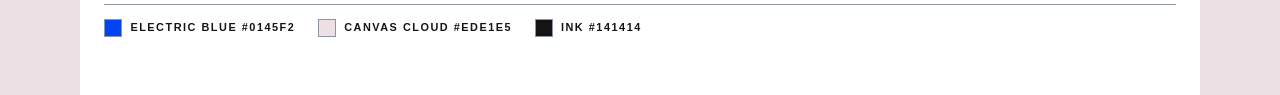
==== commit b3c73a7c: "Let selected sections read as blue fields with white type." ====
--- a/index.html
+++ b/index.html
@@ -5,7 +5,7 @@
   <meta name="viewport" content="width=device-width, initial-scale=1">
   <title>Work — Haley Maes</title>
   <meta name="description" content="Technical operations projects by Haley Maes: payment exceptions, disbursement drills, and reusable investigation patterns. All data is synthetic.">
-  <link rel="stylesheet" href="styles.css">
+  <link rel="stylesheet" href="styles.css?v=3">
 </head>
 <body>
   <div class="sheet">
@@ -53,7 +53,7 @@
     </div>
 
     <section class="grid" aria-label="Projects">
-      <article class="card feature">
+      <article class="card feature band bleed">
         <header>
           <p class="idx">[01]</p>
           <h2><a href="payment-exceptions.html">Payment exceptions</a></h2>
--- a/styles.css
+++ b/styles.css
@@ -40,10 +40,11 @@
 }
 
 .sheet {
+  --gutter: 1.5rem;
   container-type: inline-size;
   max-width: 1120px;
   margin: 0 auto;
-  padding: 1.4rem 1.5rem 3.6rem;
+  padding: 1.4rem var(--gutter) 3.6rem;
   background: var(--paper);
   min-height: 100vh;
 }
@@ -487,8 +488,95 @@
   color: var(--blue);
 }
 
+.band {
+  background: var(--blue);
+  color: #fff;
+  margin-left: calc(var(--gutter) * -1);
+  margin-right: calc(var(--gutter) * -1);
+  padding: 1.45rem var(--gutter) 1.6rem;
+  overflow-wrap: break-word;
+}
+
+.band.bleed {
+  position: relative;
+  z-index: 0;
+}
+
+.band.bleed::before {
+  content: "";
+  position: absolute;
+  z-index: -1;
+  top: 0;
+  bottom: 0;
+  left: 50%;
+  width: 100vw;
+  transform: translateX(-50%);
+  background: var(--blue);
+}
+
+.card.band {
+  border-bottom: 0;
+  background: var(--blue);
+}
+
+.card.feature.band {
+  grid-column: 1 / -1;
+  grid-row: auto;
+  min-width: 0;
+}
+
+.grid:has(> .feature.band) { border-top: 0; }
+
+.case > .band { margin-top: 2.1rem; }
+
+.case .band > h2:first-child {
+  margin-top: 0;
+  padding-top: 0;
+  border-top: 0;
+}
+
+.pattern.band { border-top: 0; }
+
+.band a,
+.card.band h2 a,
+.band :is(h2, h3, .question, .idx, .kicker, .eyebrow, th, .stats dt, .stats dd) {
+  color: #fff;
+}
+
+.band a:focus-visible { outline-color: #fff; }
+
+.band .mark { background: #fff; }
+
+.band :is(th, td) { border-bottom-color: rgba(255, 255, 255, 0.45); }
+
+.band .stats { border-top-color: rgba(255, 255, 255, 0.45); }
+
+.band .btn {
+  color: #fff;
+  border-bottom-color: #fff;
+}
+
+.band .btn.primary {
+  background: #fff;
+  color: var(--blue);
+  border-bottom: 0;
+}
+
+.band .btn.primary:hover {
+  background: var(--ink);
+  color: #fff;
+}
+
+.band pre {
+  border-top-color: rgba(255, 255, 255, 0.45);
+  border-bottom-color: rgba(255, 255, 255, 0.45);
+}
+
 @media (max-width: 800px) {
-  .sheet { padding: 1rem 1rem 2.6rem; }
+  .sheet {
+    --gutter: 1rem;
+    padding: 1rem var(--gutter) 2.6rem;
+  }
 
   .mast {
     align-items: flex-start;
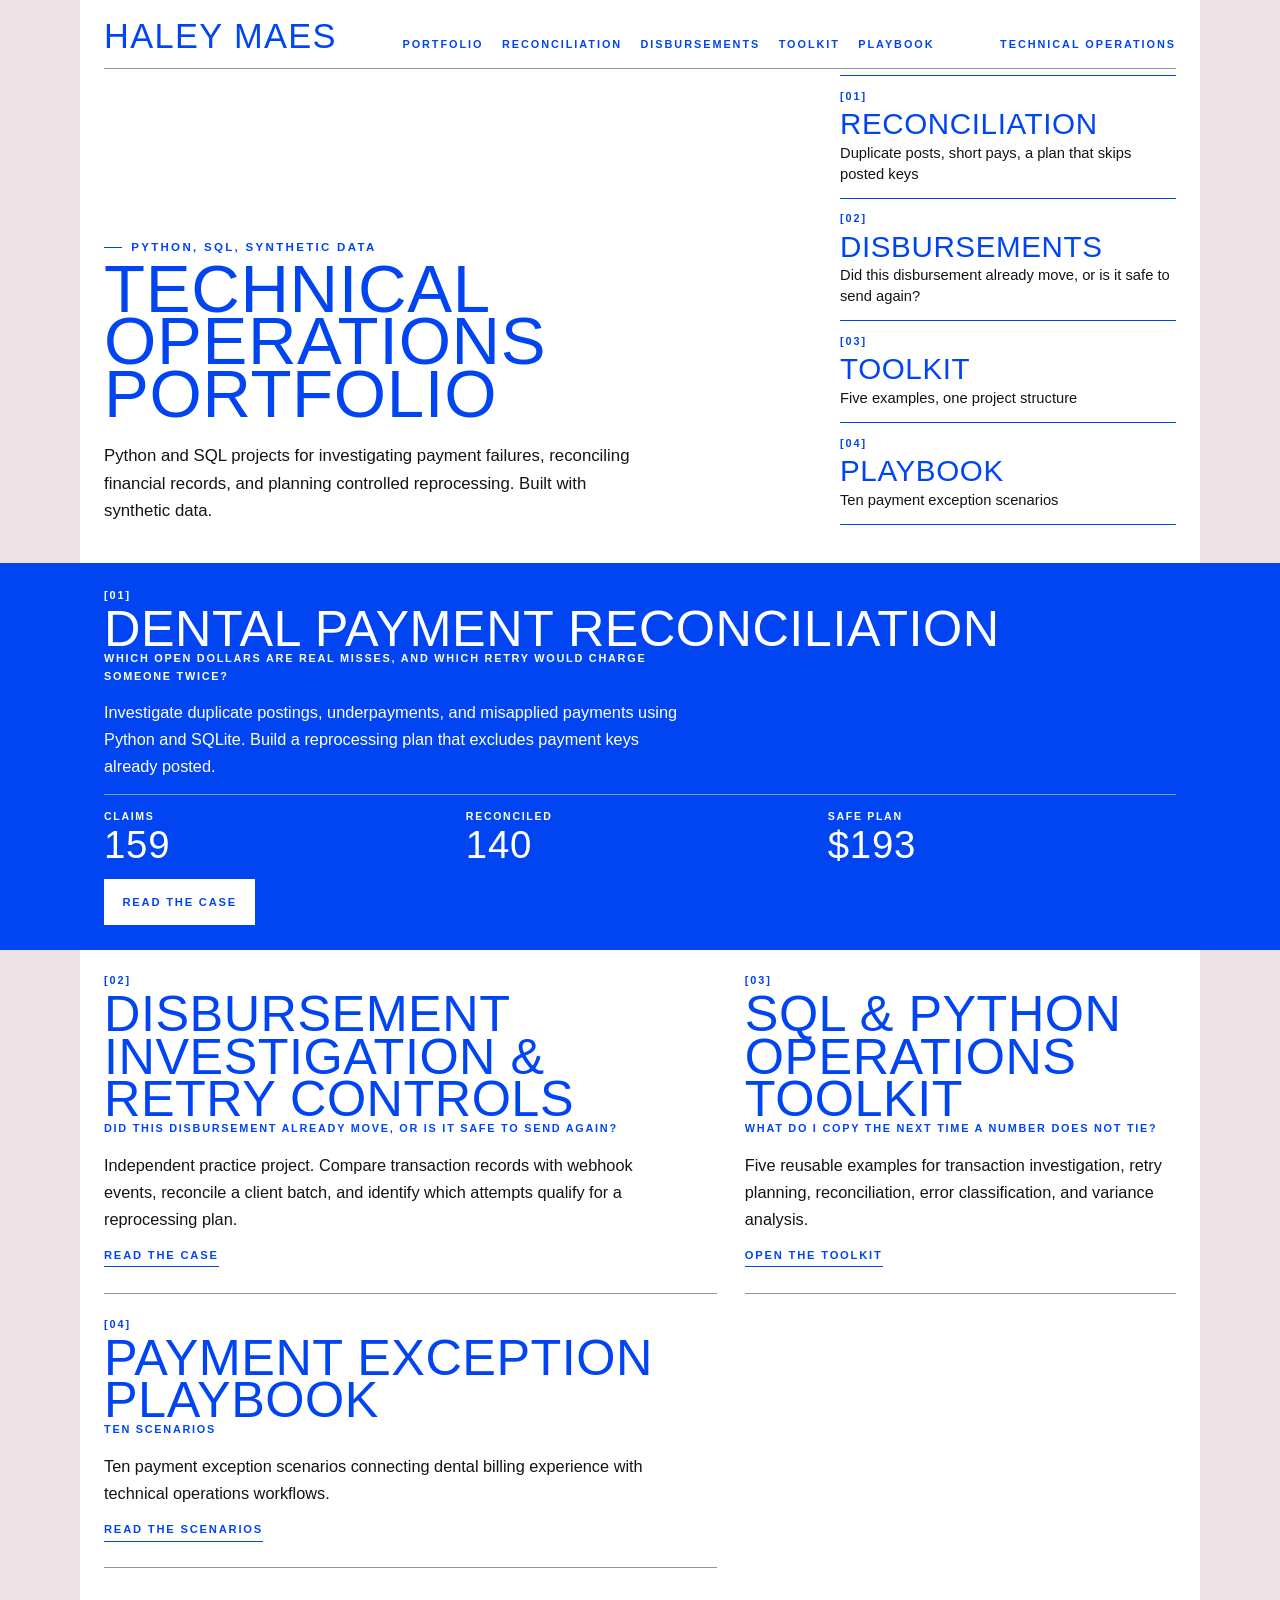
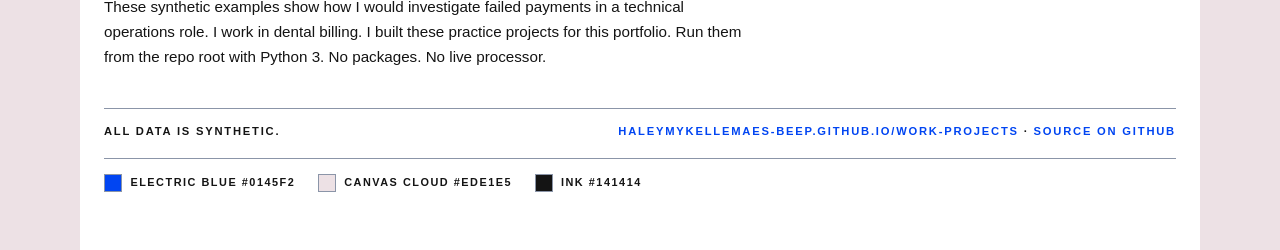
==== commit 364648f9: "Name each project by the investigation and the retry control. The titles should tell an interviewer " ====
--- a/index.html
+++ b/index.html
@@ -3,51 +3,51 @@
 <head>
   <meta charset="utf-8">
   <meta name="viewport" content="width=device-width, initial-scale=1">
-  <title>Work — Haley Maes</title>
-  <meta name="description" content="Technical operations projects by Haley Maes: payment exceptions, disbursement drills, and reusable investigation patterns. All data is synthetic.">
-  <link rel="stylesheet" href="styles.css?v=3">
+  <title>Technical Operations Portfolio — Haley Maes</title>
+  <meta name="description" content="Python and SQL projects for investigating payment failures, reconciling financial records, and planning controlled reprocessing. Built with synthetic data.">
+  <link rel="stylesheet" href="styles.css?v=4">
 </head>
 <body>
   <div class="sheet">
     <header class="mast">
       <a class="name" href="index.html">Haley Maes</a>
       <nav aria-label="Sections">
-        <a href="index.html">Work</a>
-        <a href="problems.html">Breaks</a>
-        <a href="payment-exceptions.html">Ledger</a>
+        <a href="index.html">Portfolio</a>
+        <a href="payment-exceptions.html">Reconciliation</a>
         <a href="choice-ops.html">Disbursements</a>
-        <a href="patterns.html">Patterns</a>
+        <a href="patterns.html">Toolkit</a>
+        <a href="problems.html">Playbook</a>
       </nav>
       <p>Technical operations</p>
     </header>
 
     <div class="hero">
       <div>
-        <p class="eyebrow"><span class="mark" aria-hidden="true"></span>Billing, payments, reconciliation</p>
-        <h1 class="cover">Work.</h1>
-        <p class="deck">Billing discrepancies, payment failures, and the checks I run before anyone retries the money.</p>
+        <p class="eyebrow"><span class="mark" aria-hidden="true"></span>Python, SQL, synthetic data</p>
+        <h1 class="cover">Technical Operations Portfolio</h1>
+        <p class="deck">Python and SQL projects for investigating payment failures, reconciling financial records, and planning controlled reprocessing. Built with synthetic data.</p>
       </div>
 
       <nav class="toc" aria-label="Contents">
       <a href="payment-exceptions.html">
         <span class="idx">[01]</span>
-        <strong>Payment exceptions</strong>
-        <em>Dental billing ledger</em>
+        <strong>Reconciliation</strong>
+        <em>Duplicate posts, short pays, a plan that skips posted keys</em>
       </a>
       <a href="choice-ops.html">
         <span class="idx">[02]</span>
-        <strong>Choice ops</strong>
-        <em>Failed disbursements</em>
+        <strong>Disbursements</strong>
+        <em>Did this disbursement already move, or is it safe to send again?</em>
       </a>
       <a href="patterns.html">
         <span class="idx">[03]</span>
-        <strong>Pattern library</strong>
-        <em>Four files, five checks</em>
+        <strong>Toolkit</strong>
+        <em>Five examples, one project structure</em>
       </a>
       <a href="problems.html">
         <span class="idx">[04]</span>
-        <strong>The same break</strong>
-        <em>Ten exception types</em>
+        <strong>Playbook</strong>
+        <em>Ten payment exception scenarios</em>
       </a>
       </nav>
     </div>
@@ -56,10 +56,10 @@
       <article class="card feature band bleed">
         <header>
           <p class="idx">[01]</p>
-          <h2><a href="payment-exceptions.html">Payment exceptions</a></h2>
-          <p class="kicker">Dental billing ledger</p>
+          <h2><a href="payment-exceptions.html">Dental Payment Reconciliation</a></h2>
+          <p class="kicker">Which open dollars are real misses, and which retry would charge someone twice?</p>
         </header>
-        <p>Duplicates, short pays, cash on the wrong patient, and a retry that will not send a settled key again.</p>
+        <p>Investigate duplicate postings, underpayments, and misapplied payments using Python and SQLite. Build a reprocessing plan that excludes payment keys already posted.</p>
         <div class="push">
           <dl class="stats">
             <div><dt>Claims</dt><dd>159</dd></div>
@@ -73,41 +73,41 @@
       <article class="card">
         <header>
           <p class="idx">[02]</p>
-          <h2><a href="choice-ops.html">Choice ops</a></h2>
-          <p class="kicker">Disbursement drills</p>
+          <h2><a href="choice-ops.html">Disbursement Investigation &amp; Retry Controls</a></h2>
+          <p class="kicker">Did this disbursement already move, or is it safe to send again?</p>
         </header>
-        <p>Eight causes on nine rows. A reprocess guard, a batch file, and webhook labels. The plan is not a payment.</p>
+        <p>Independent practice project. Compare transaction records with webhook events, reconcile a client batch, and identify which attempts qualify for a reprocessing plan.</p>
         <div class="push">
-          <a class="btn" href="choice-ops.html">Read the drills</a>
+          <a class="btn" href="choice-ops.html">Read the case</a>
         </div>
       </article>
 
       <article class="card">
         <header>
           <p class="idx">[03]</p>
-          <h2><a href="patterns.html">Patterns</a></h2>
-          <p class="kicker">Copy for the next break</p>
+          <h2><a href="patterns.html">SQL &amp; Python Operations Toolkit</a></h2>
+          <p class="kicker">What do I copy the next time a number does not tie?</p>
         </header>
-        <p>Investigate, repair, reconcile, classify, variance. Same four files each time. Standard library and sqlite only.</p>
+        <p>Five reusable examples for transaction investigation, retry planning, reconciliation, error classification, and variance analysis.</p>
         <div class="push">
-          <a class="btn" href="patterns.html">Open the library</a>
+          <a class="btn" href="patterns.html">Open the toolkit</a>
         </div>
       </article>
 
       <article class="card">
         <header>
           <p class="idx">[04]</p>
-          <h2><a href="problems.html">The same break</a></h2>
-          <p class="kicker">Ten exception types</p>
+          <h2><a href="problems.html">Payment Exception Playbook</a></h2>
+          <p class="kicker">Ten scenarios</p>
         </header>
-        <p>Failed payments, short pays, returns, and two reports that do not tie. The ledger and the disbursement drills catch the same kinds of breaks.</p>
+        <p>Ten payment exception scenarios connecting dental billing experience with technical operations workflows.</p>
         <div class="push">
-          <a class="btn" href="problems.html">Read the ten</a>
+          <a class="btn" href="problems.html">Read the scenarios</a>
         </div>
       </article>
     </section>
 
-    <p class="note">Run from the repo root with Python 3. No packages. No live processor.</p>
+    <p class="note">These synthetic examples show how I would investigate failed payments in a technical operations role. I work in dental billing. I built these practice projects for this portfolio. Run them from the repo root with Python 3. No packages. No live processor.</p>
 
     <footer class="site-foot">
       <p>All data is synthetic.</p>
--- a/styles.css
+++ b/styles.css
@@ -123,12 +123,17 @@
   margin-top: 0.4rem;
 }
 
+.hero > *,
+.grid > * {
+  min-width: 0;
+}
+
 .cover {
   margin: 0;
   max-width: 100%;
   font-family: var(--display);
   font-weight: 400;
-  font-size: clamp(4.8rem, 20cqi, 10.5rem);
+  font-size: clamp(2.15rem, 6.4cqi, 4.2rem);
   line-height: 0.78;
   letter-spacing: 0.01em;
   text-transform: uppercase;
@@ -220,7 +225,7 @@
   max-width: 100%;
   font-family: var(--display);
   font-weight: 400;
-  font-size: clamp(2.4rem, 8cqi, 4.4rem);
+  font-size: clamp(1.85rem, 5.2cqi, 3.15rem);
   line-height: 0.84;
   letter-spacing: 0.01em;
   text-transform: uppercase;
@@ -592,7 +597,7 @@
 }
 
 @media (max-width: 700px) {
-  .cover { font-size: clamp(3.5rem, 22cqi, 4.6rem); }
+  .cover { font-size: clamp(1.85rem, 9.5cqi, 2.35rem); }
 
   .question { font-size: clamp(1.85rem, 11cqi, 2.55rem); }
 
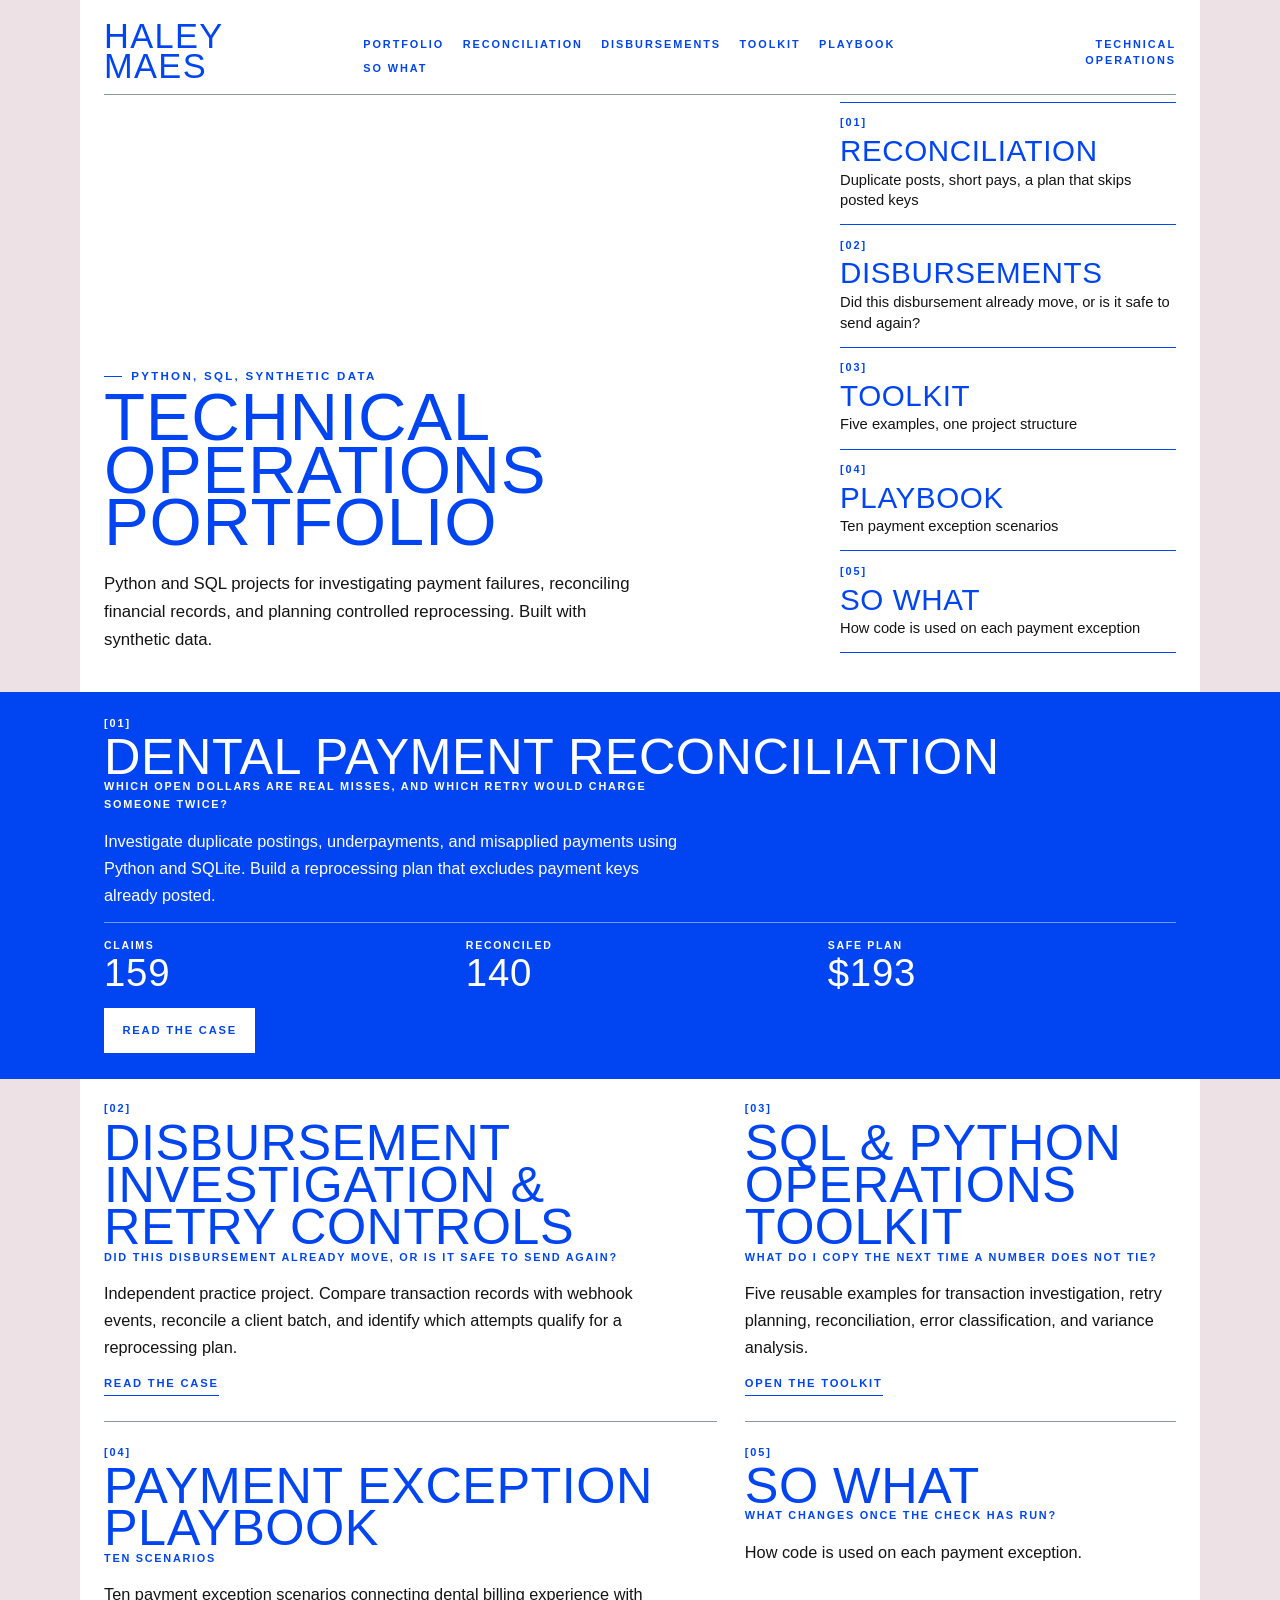
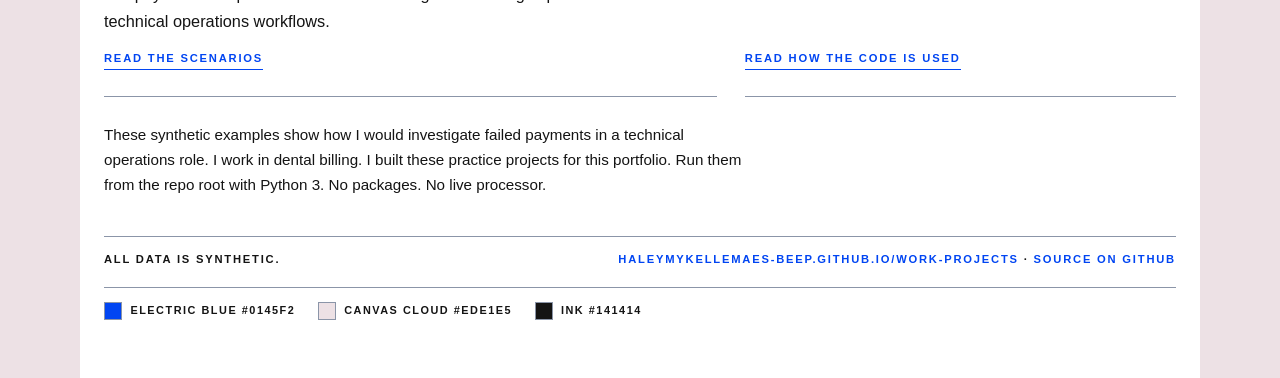
==== commit 00370921: "Add a So what page so an interviewer can see how the code is used on each exception." ====
--- a/index.html
+++ b/index.html
@@ -17,6 +17,7 @@
         <a href="choice-ops.html">Disbursements</a>
         <a href="patterns.html">Toolkit</a>
         <a href="problems.html">Playbook</a>
+        <a href="so-what.html">So what</a>
       </nav>
       <p>Technical operations</p>
     </header>
@@ -48,6 +49,11 @@
         <span class="idx">[04]</span>
         <strong>Playbook</strong>
         <em>Ten payment exception scenarios</em>
+      </a>
+      <a href="so-what.html">
+        <span class="idx">[05]</span>
+        <strong>So what</strong>
+        <em>How code is used on each payment exception</em>
       </a>
       </nav>
     </div>
@@ -105,6 +111,18 @@
           <a class="btn" href="problems.html">Read the scenarios</a>
         </div>
       </article>
+
+      <article class="card">
+        <header>
+          <p class="idx">[05]</p>
+          <h2><a href="so-what.html">So what</a></h2>
+          <p class="kicker">What changes once the check has run?</p>
+        </header>
+        <p>How code is used on each payment exception.</p>
+        <div class="push">
+          <a class="btn" href="so-what.html">Read how the code is used</a>
+        </div>
+      </article>
     </section>
 
     <p class="note">These synthetic examples show how I would investigate failed payments in a technical operations role. I work in dental billing. I built these practice projects for this portfolio. Run them from the repo root with Python 3. No packages. No live processor.</p>
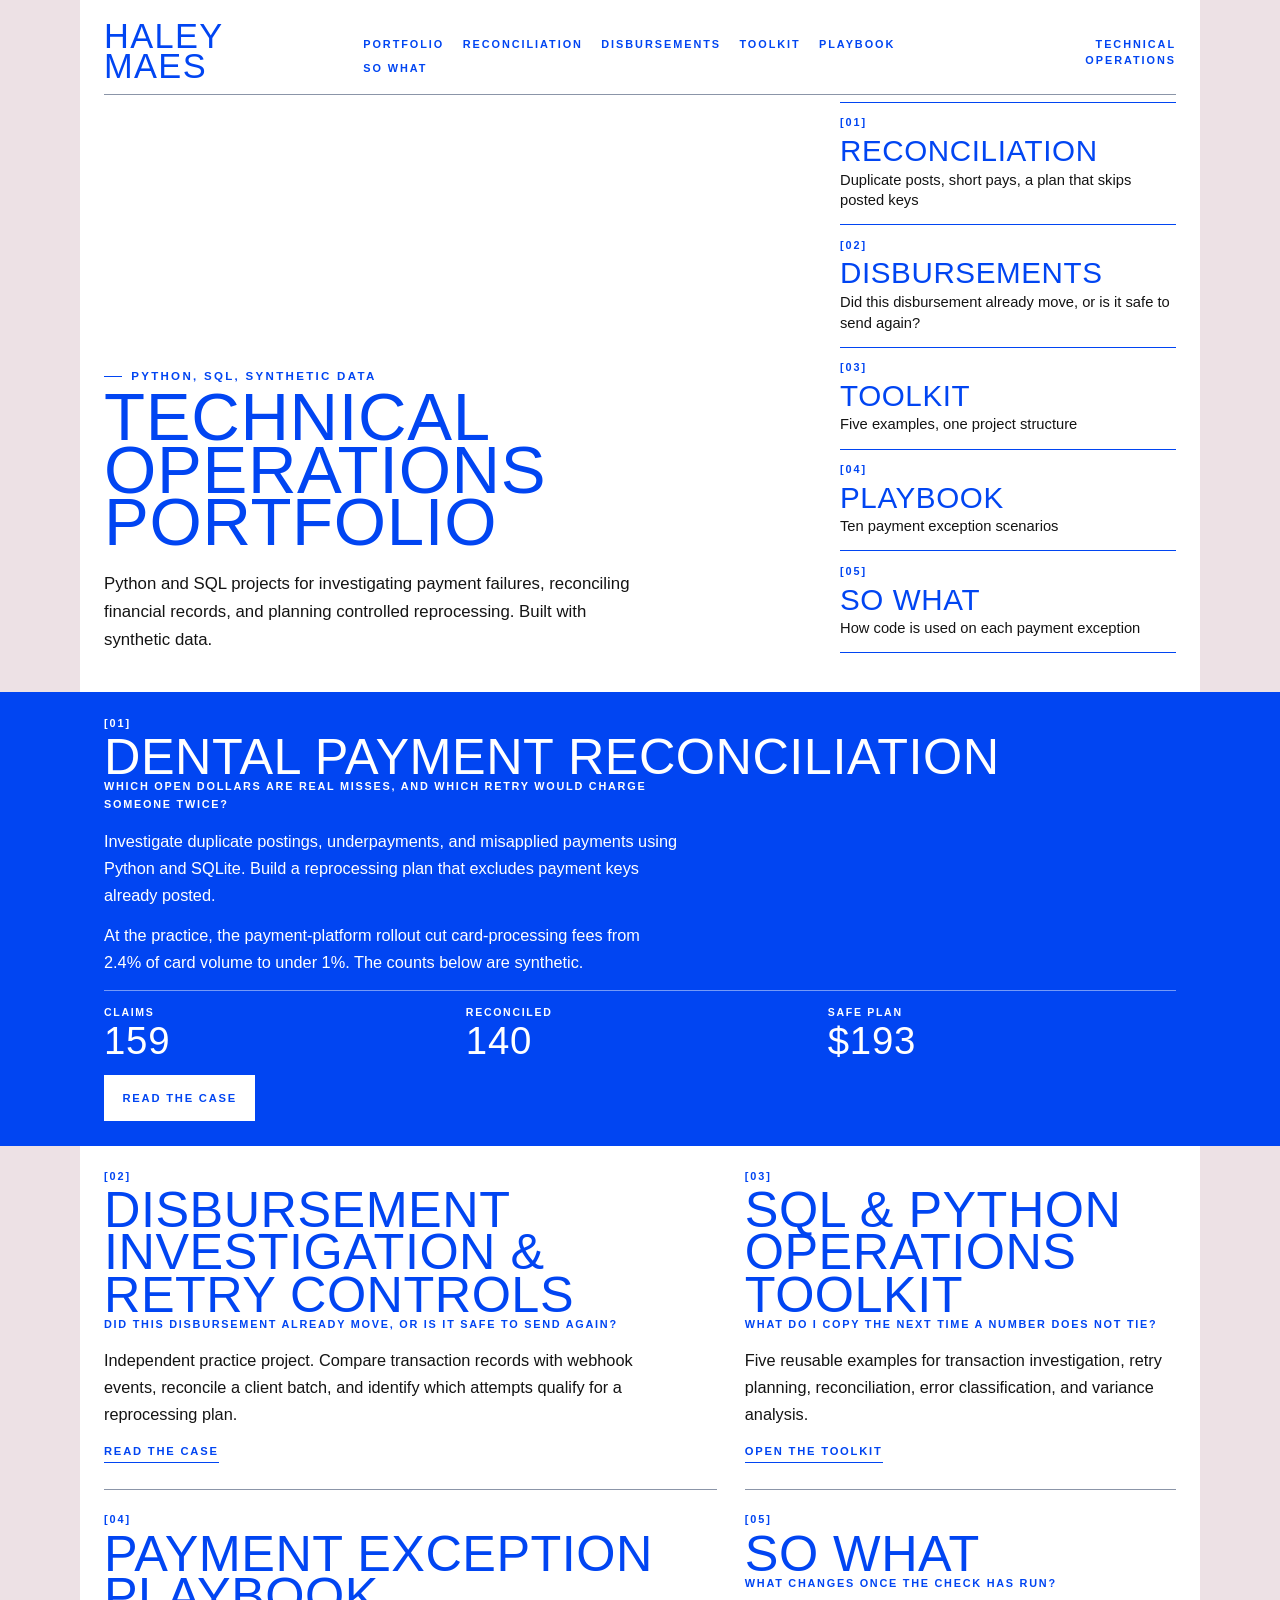
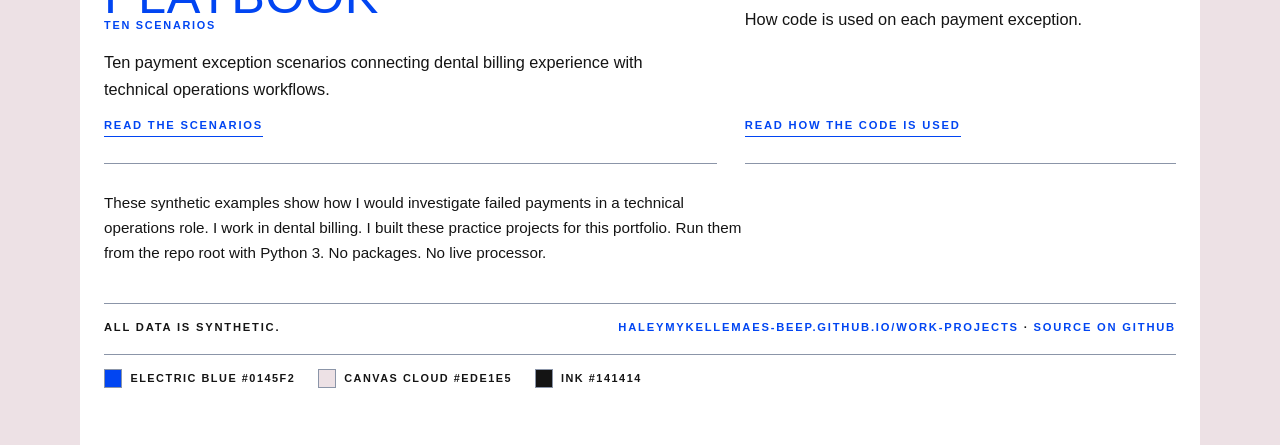
==== commit adb85811: "Separate the real card-fee cut from the synthetic ledger so the dental case does not imply the scrip" ====
--- a/index.html
+++ b/index.html
@@ -66,6 +66,7 @@
           <p class="kicker">Which open dollars are real misses, and which retry would charge someone twice?</p>
         </header>
         <p>Investigate duplicate postings, underpayments, and misapplied payments using Python and SQLite. Build a reprocessing plan that excludes payment keys already posted.</p>
+        <p>At the practice, the payment-platform rollout cut card-processing fees from 2.4% of card volume to under 1%. The counts below are synthetic.</p>
         <div class="push">
           <dl class="stats">
             <div><dt>Claims</dt><dd>159</dd></div>
